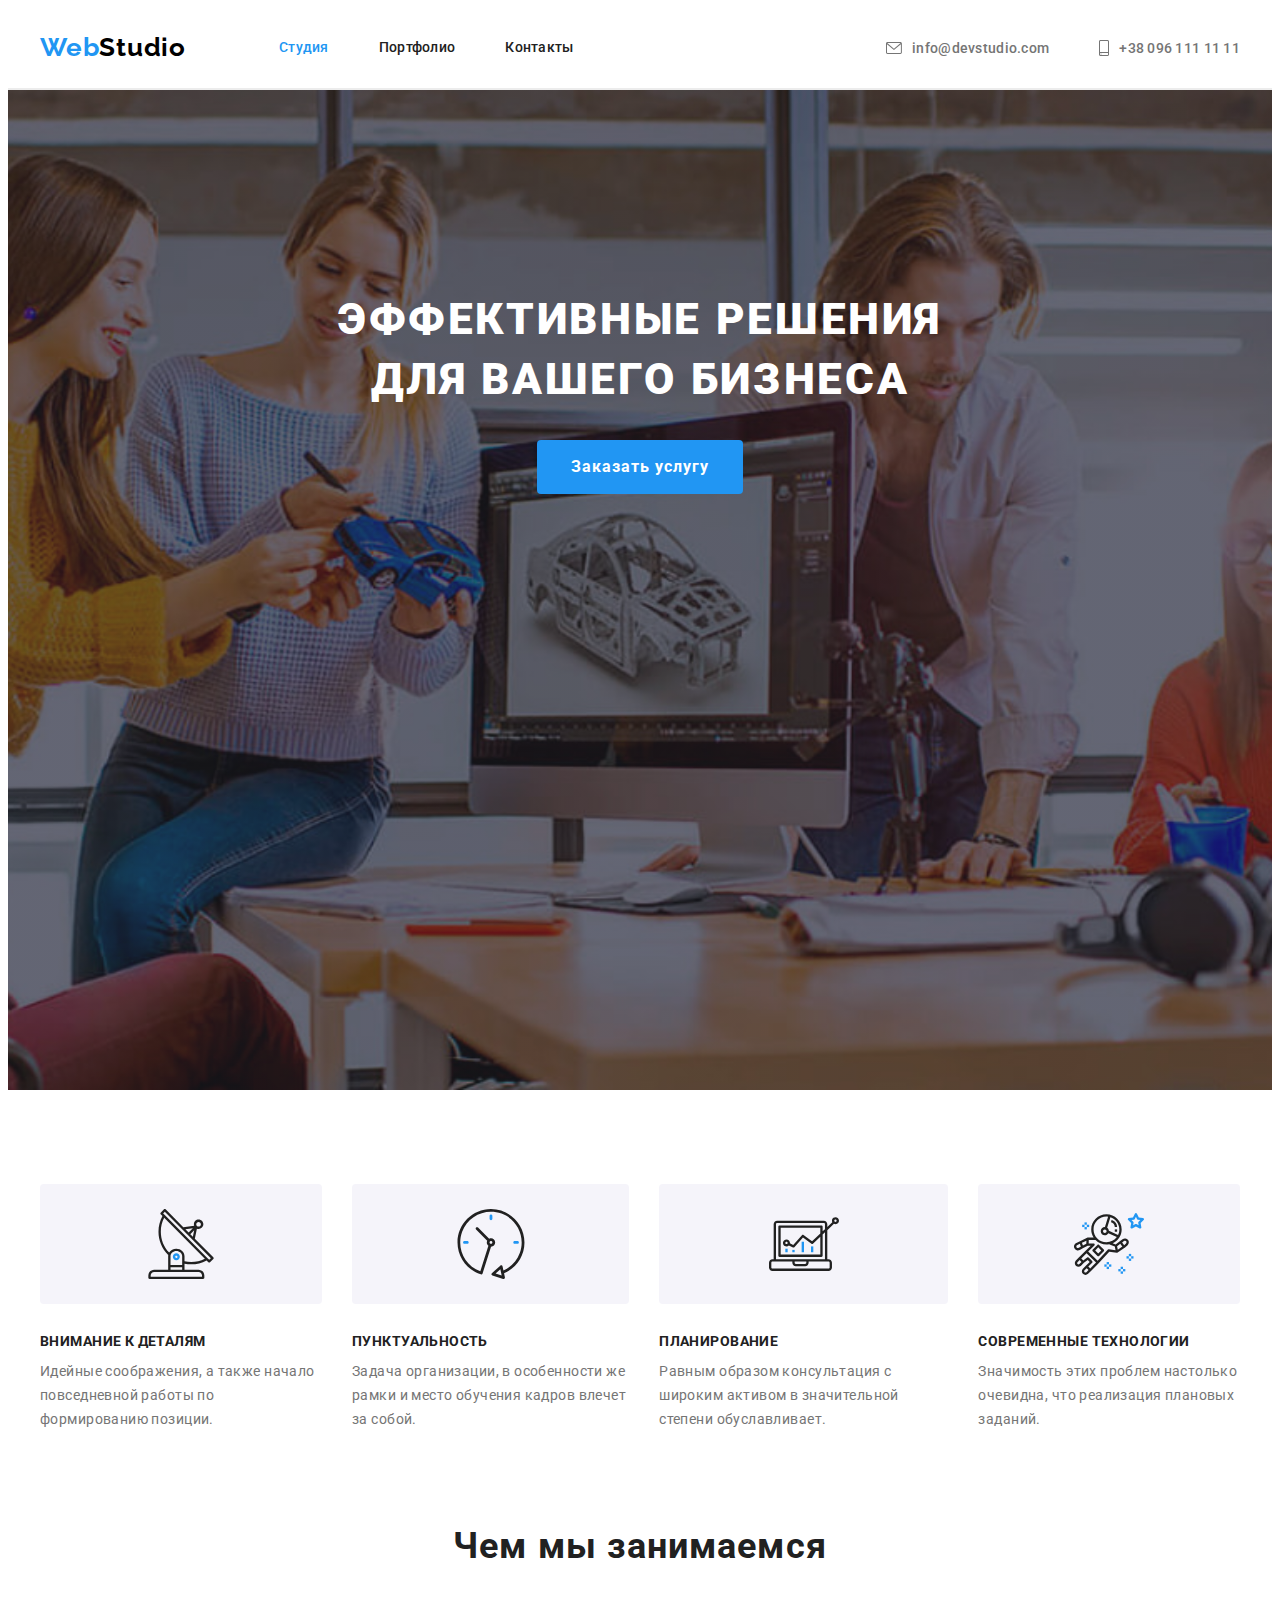
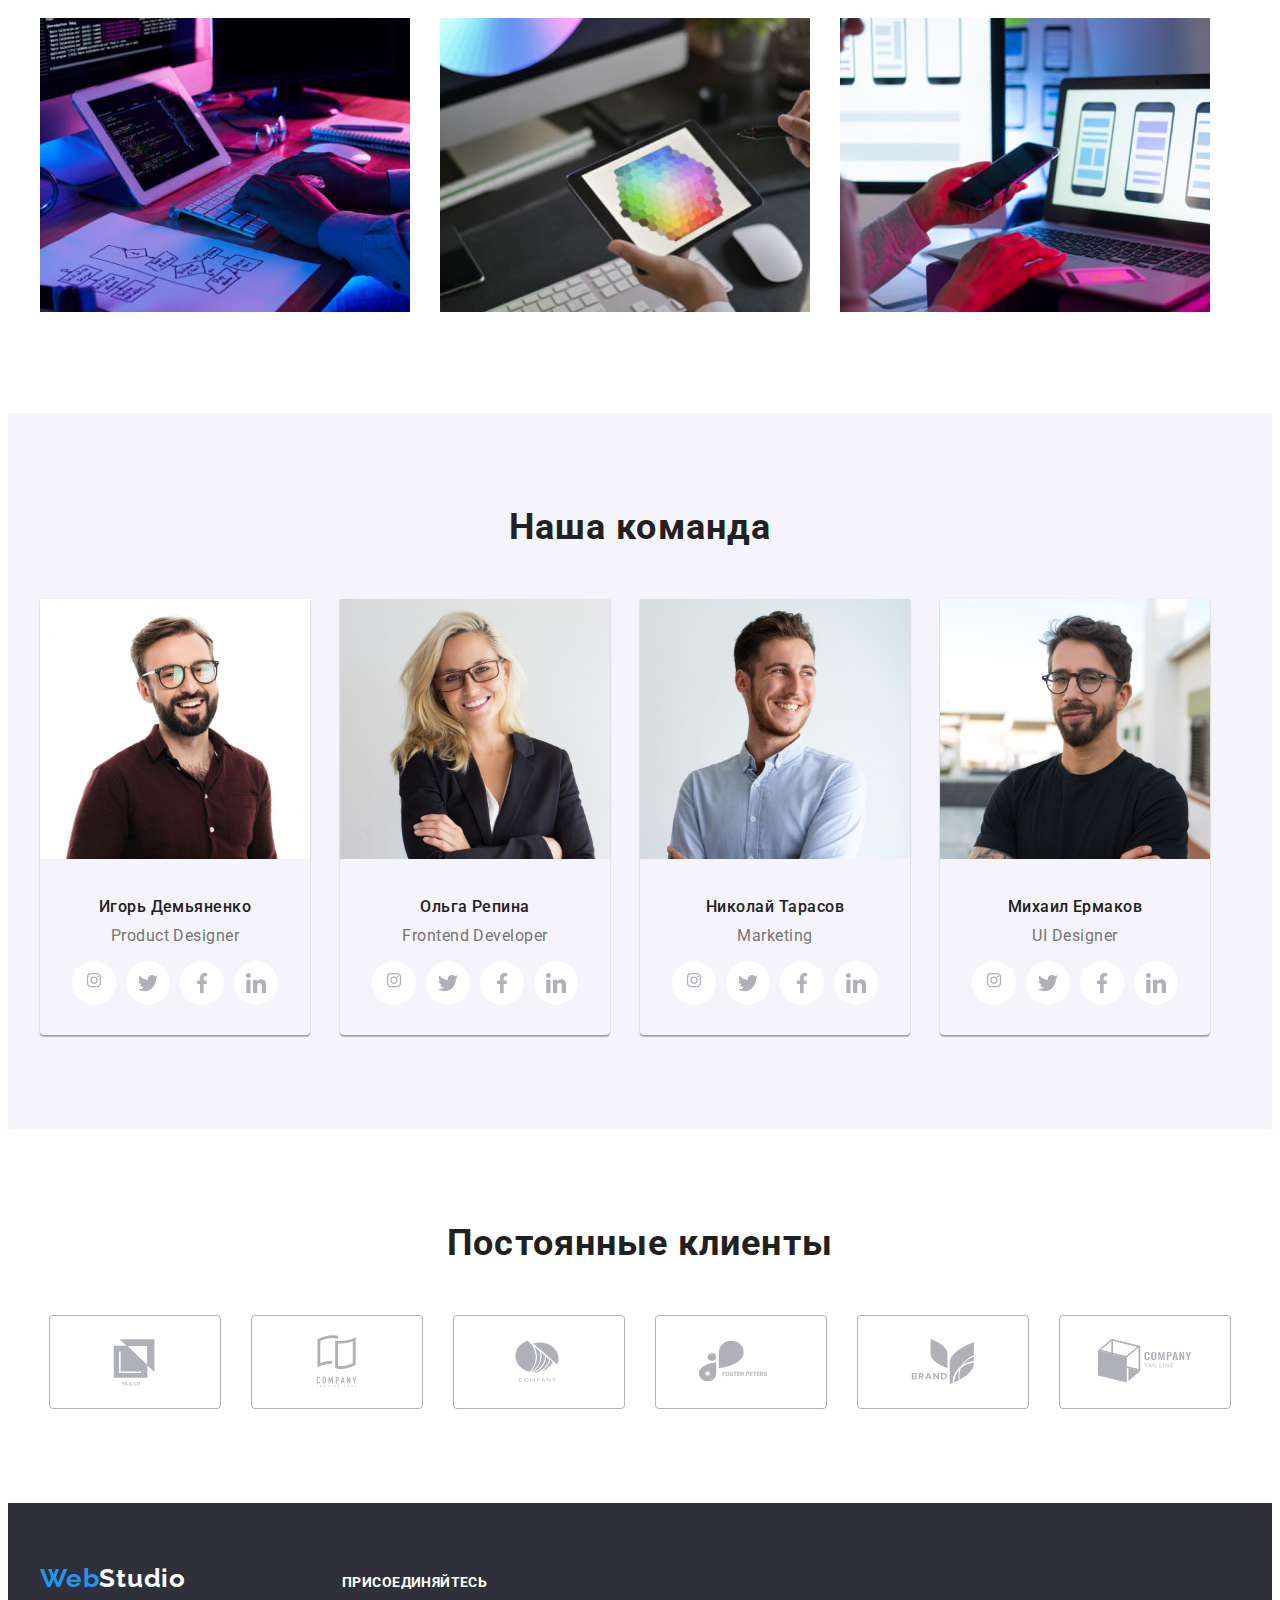
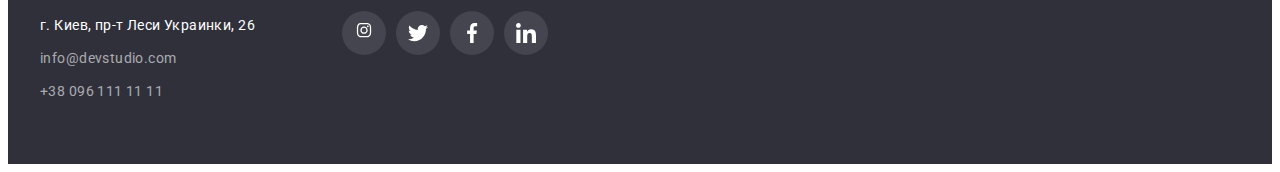
==== index.html @ b36486af "Initial commit" ====
<!DOCTYPE html>
<html lang="ru">

<head>
    <meta charset="UTF-8" />
    <meta http-equiv="X-UA-Compatible" content="IE=edge" />
    <meta name="viewport" content="width=device-width, initial-scale=1.0" />
    <title>goit-markup-hw-04</title>
    <link rel="preconnect" href="https://fonts.googleapis.com" />
    <link rel="preconnect" href="https://fonts.gstatic.com" crossorigin />
    <link
        href="https://fonts.googleapis.com/css2?family=Raleway:wght@700&family=Roboto:wght@400;500;700;900&display=swap"
        rel="stylesheet" />
    <link rel="stylesheet" href="https://cdnjs.cloudflare.com/ajax/libs/modern-normalize/1.1.0/modern-normalize.min.css"
        integrity="sha512-wpPYUAdjBVSE4KJnH1VR1HeZfpl1ub8YT/NKx4PuQ5NmX2tKuGu6U/JRp5y+Y8XG2tV+wKQpNHVUX03MfMFn9Q=="
        crossorigin="anonymous" referrerpolicy="no-referrer" />
    <link rel="stylesheet" href="./css/styles.css" />
</head>

<body>
    <!--шапка сайта-->
    <header class="header">

        <div class="container main-nav">

            <div class="nav">
                <nav class="navigation header-nav">
                    <a href="./index.html" class="header-logo" lang="en">
                        Web<span class="header-logo-part">Studio</span>
                    </a>

                    <ul class="site-nav list">
                        <li class="item"><a class="nav-link curent" href="./index.html">Студия</a></li>
                        <li class="item"><a class="nav-link" href="./portfolio.html">Портфолио</a></li>
                        <li class="item"><a class="nav-link" href="">Контакты</a></li>
                    </ul>
                </nav>
            </div>

            <div class="connect">
                <ul class="call list ">
                    <li class="call-item mail"><a class="call-link" href="mailto:info@devstudio.com">
                            <svg class="envelope" width="16" height="12">
                                <use href="./images/svg/sprite.svg#icon-envelope"></use>
                            </svg>info@devstudio.com
                        </a></li>
                    <li class="call-item phone"><a class="call-link" href="tel:+380961111111">
                            <svg class="smartphone" width="10" height="16">
                                <use href="./images/svg/sprite.svg#icon-smartphone"></use>
                            </svg>+38 096 111 11 11</a></li>
                </ul>
            </div>
        </div>

    </header>
    <main>
        <!--секция герой-->


        <section class="hero overlay">

            <div class="container">
                <h1 class="hero-title">Эффективные решения <br> для вашего бизнеса</h1>
                <button class="hero-button" type="button">Заказать услугу</button>
            </div>

        </section>


        <!--наши качества-->

        <section class="qualities">

            <div class="container">
                <h2 class="visually-hidden">Наши качества</h2>

                <ul class="skills list">
                    <li class="item icon-antenna">
                        <h3 class="skills-title">Внимание к деталям</h3>
                        <p class="skills-text">
                            Идейные соображения, а также начало повседневной работы по
                            формированию позиции.
                        </p>
                    </li>
                    <li class="item icon-clock">
                        <h3 class="skills-title">Пунктуальность</h3>
                        <p class="skills-text">
                            Задача организации, в особенности же рамки и место обучения кадров
                            влечет за собой.
                        </p>
                    </li>
                    <li class="item icon-diagram">
                        <h3 class="skills-title">Планирование</h3>
                        <p class="skills-text">
                            Равным образом консультация с широким активом в значительной
                            степени обуславливает.
                        </p>
                    </li>
                    <li class="item icon-astronaut">
                        <h3 class="skills-title">Современные технологии</h3>
                        <p class="skills-text">
                            Значимость этих проблем настолько очевидна, что реализация
                            плановых заданий.
                        </p>
                    </li>
                </ul>
            </div>

        </section>
        <!--чем мы занимаемся-->
        <section class="working">

            <div class="container">

                <h2 class="work-title">Чем мы занимаемся</h2>
                <ul class=" work list">
                    <li class="item">
                        <img src="./images/work/box1.jpg" alt="создаем сайты для ПК" width="370" height="294" />
                    </li>
                    <li class="item">
                        <img src="./images/work/box2.jpg" alt="создаем мобильные приложения" width="370" height="294" />
                    </li>
                    <li class="item">
                        <img src="./images/work/box3.jpg" alt="оптимизируем под планшет" width="370" height="294" />
                    </li>
                </ul>
            </div>
        </section>
        <!--наша команда-->
        <section class="group">

            <div class="container">

                <h2 class="team-title">Наша команда</h2>

                <ul class="team list">
                    <li class="item">
                        <img src="./images/team/card1.jpg" alt="Игорь Демьяненко" width="270" height="260" />

                        <div class="guys">
                            <h3 class="team-items">Игорь Демьяненко</h3>
                            <p class="team-text">Product Designer</p>


                            <ul class="social list">

                                <li class="social-item">
                                    <a class="social-link link" href="" target="_blank" rel="noopener noreferrer"
                                        aria-label="иконка Instagram">


                                        <svg class="social-icon" width="20px" height="20px">
                                            <use href="./images/svg/sprite.svg#icon-instagram"></use>
                                        </svg>
                                    </a>

                                </li>
                                <li class="social-item">
                                    <a class="social-link link" href="" target="_blank" rel="noopener noreferrer"
                                        aria-label="иконка Twitter">


                                        <svg class="social-icon" width="20px" height="20px">
                                            <use href="./images/svg/sprite.svg#icon-twitter"></use>
                                        </svg>
                                    </a>

                                </li>
                                <li class="social-item">
                                    <a class="social-link link" href="" target="_blank" rel="noopener noreferrer"
                                        aria-label="иконка Facebook">


                                        <svg class="social-icon" width="20px" height="20px">
                                            <use href="./images/svg/sprite.svg#icon-facebook"></use>
                                        </svg>
                                    </a>

                                </li>
                                <li class="social-item">
                                    <a class="social-link link" href="" target="_blank" rel="noopener noreferrer"
                                        aria-label="иконка Linkedin">


                                        <svg class="social-icon" width="20px" height="20px">
                                            <use href="./images/svg/sprite.svg#icon-linkedin"></use>
                                        </svg>
                                    </a>

                                </li>

                            </ul>
                        </div>

                    </li>

                    <li class="item">
                        <img src="./images/team/card2.jpg" alt="Ольга Репина" width="270" height="260" />
                        <div class="guys">
                            <h3 class="team-items">Ольга Репина</h3>
                            <p class="team-text">Frontend Developer</p>

                            <ul class="social list">

                                <li class="social-item">
                                    <a class="social-link link" href="" target="_blank" rel="noopener noreferrer"
                                        aria-label="иконка Instagram">


                                        <svg class="social-icon" width="20px" height="20px">
                                            <use href="./images/svg/sprite.svg#icon-instagram-2-1-1"></use>
                                        </svg>
                                    </a>

                                </li>
                                <li class="social-item">
                                    <a class="social-link link" href="" target="_blank" rel="noopener noreferrer"
                                        aria-label="иконка Twitter">


                                        <svg class="social-icon" width="20px" height="20px">
                                            <use href="./images/svg/sprite.svg#icon-twitter"></use>
                                        </svg>
                                    </a>

                                </li>
                                <li class="social-item">
                                    <a class="social-link link" href="" target="_blank" rel="noopener noreferrer"
                                        aria-label="иконка Facebook">


                                        <svg class="social-icon" width="20px" height="20px">
                                            <use href="./images/svg/sprite.svg#icon-facebook"></use>
                                        </svg>
                                    </a>

                                </li>
                                <li class="social-item">
                                    <a class="social-link link" href="" target="_blank" rel="noopener noreferrer"
                                        aria-label="иконка Linkedin">


                                        <svg class="social-icon" width="20px" height="20px">
                                            <use href="./images/svg/sprite.svg#icon-linkedin"></use>
                                        </svg>
                                    </a>

                                </li>

                            </ul>
                        </div>
                    </li>
                    <li class="item">
                        <img src="./images/team/card3.jpg" alt="Николай Тарасов" width="270" height="260" />
                        <div class="guys">
                            <h3 class="team-items">Николай Тарасов</h3>
                            <p class="team-text">Marketing</p>

                            <ul class="social list">

                                <li class="social-item">
                                    <a class="social-link link" href="" target="_blank" rel="noopener noreferrer"
                                        aria-label="иконка Instagram">

                                        <svg class="social-icon" width="20px" height="20px">
                                            <use href="./images/svg/sprite.svg#icon-instagram"></use>
                                        </svg>
                                    </a>

                                </li>
                                <li class="social-item">
                                    <a class="social-link link" href="" target="_blank" rel="noopener noreferrer"
                                        aria-label="иконка Twitter">


                                        <svg class="social-icon" width="20px" height="20px">
                                            <use href="./images/svg/sprite.svg#icon-twitter"></use>
                                        </svg>
                                    </a>

                                </li>
                                <li class="social-item">
                                    <a class="social-link link" href="" target="_blank" rel="noopener noreferrer"
                                        aria-label="иконка Facebook">


                                        <svg class="social-icon" width="20px" height="20px">
                                            <use href="./images/svg/sprite.svg#icon-facebook"></use>
                                        </svg>
                                    </a>

                                </li>
                                <li class="social-item">
                                    <a class="social-link link" href="" target="_blank" rel="noopener noreferrer"
                                        aria-label="иконка Linkedin">


                                        <svg class="social-icon" width="20px" height="20px">
                                            <use href="./images/svg/sprite.svg#icon-linkedin"></use>
                                        </svg>
                                    </a>

                                </li>

                            </ul>
                        </div>
                    </li>
                    <li class="item">
                        <img src="./images/team/card4.jpg" alt="Михаил Ермаков" width="270" height="260" />
                        <div class="guys">
                            <h3 class="team-items">Михаил Ермаков</h3>
                            <p class="team-text">UI Designer</p>

                            <ul class="social list">

                                <li class="social-item">
                                    <a class="social-link link" href="" target="_blank" rel="noopener noreferrer"
                                        aria-label="иконка Instagram">


                                        <svg class="social-icon" width="20px" height="20px">
                                            <use href="./images/svg/sprite.svg#icon-instagram"></use>
                                        </svg>
                                    </a>

                                </li>
                                <li class="social-item">
                                    <a class="social-link link" href="" target="_blank" rel="noopener noreferrer"
                                        aria-label="иконка Twitter">


                                        <svg class="social-icon" width="20px" height="20px">
                                            <use href="./images/svg/sprite.svg#icon-twitter"></use>
                                        </svg>
                                    </a>

                                </li>
                                <li class="social-item">
                                    <a class="social-link link" href="" target="_blank" rel="noopener noreferrer"
                                        aria-label="иконка Facebook">


                                        <svg class="social-icon" width="20px" height="20px">
                                            <use href="./images/svg/sprite.svg#icon-facebook"></use>
                                        </svg>
                                    </a>

                                </li>
                                <li class="social-item">
                                    <a class="social-link link" href="" target="_blank" rel="noopener noreferrer"
                                        aria-label="иконка Linkedin">


                                        <svg class="social-icon" width="20px" height="20px">
                                            <use href="./images/svg/sprite.svg#icon-linkedin"></use>
                                        </svg>
                                    </a>

                                </li>

                            </ul>
                        </div>
                    </li>
                </ul>
        </section>
        </div>

        <!-- наши клиенты -->
        <section class="regular-clients">

            <div class="container">

                <div class="clients">

                    <h2 class="clients-title">Постоянные клиенты</h2>
                    <ul class="clients-list list">
                        <li class="clients-item">
                            <a class="clients-link" href="">
                                <svg class="clients-icon" width="106" height="60">
                                    <use href="./images/svg/sprite.svg#icon-Logo-1"></use>
                                </svg>
                            </a>
                        </li>

                        <li class="clients-item">
                            <a class="clients-link" href="">
                                <svg class="clients-icon" width="106" height="60">
                                    <use href="./images/svg/sprite.svg#icon-Logo-2"></use>
                                </svg>
                            </a>
                        </li>
                        <li class="clients-item">
                            <a class="clients-link" href="">
                                <svg class="clients-icon" width="106" height="60">
                                    <use href="./images/svg/sprite.svg#icon-Logo-3"></use>
                                </svg>
                            </a>
                        </li>
                        <li class="clients-item">
                            <a class="clients-link" href="">
                                <svg class="clients-icon" width="106" height="60">
                                    <use href="./images/svg/sprite.svg#icon-Logo-4"></use>
                                </svg>
                            </a>
                        </li>
                        <li class="clients-item">
                            <a class="clients-link" href="">
                                <svg class="clients-icon" width="106" height="60">
                                    <use href="./images/svg/sprite.svg#icon-Logo-5"></use>
                                </svg>
                            </a>
                        </li>
                        <li class="clients-item">
                            <a class="clients-link" href="">
                                <svg class="clients-icon" width="106" height="60">
                                    <use href="./images/svg/sprite.svg#icon-Logo-6"></use>
                                </svg>
                            </a>
                        </li>

                    </ul>


                </div>
            </div>

        </section>


    </main>
    <!--подвал-->
    <footer class="footer">
        <div class="container">

            <div class="bottom">
                <div class="box">

                    <a href="./index.html" class="footer-logo" lang="en">
                        Web<span class="footer-logo-part">Studio</span></a>

                    <address class="adds">
                        <p class="place">г. Киев, пр-т Леси Украинки, 26</p>
                        <br />
                        <a class="footer-link" href="mailto:info@devstudio.com">info@devstudio.com</a><br />
                        <a class="footer-link tel" href="tel:+380961111111">+38 096 111 11 11</a>
                    </address>
                </div>


                <div class="join">
                    <h3 class="join-title">присоединяйтесь</h3>

                    <ul class="join-list list">
                        <li class="join-item">
                            <a class="join-link link" href="" target="_blank" rel="noopener noreferrer"
                                aria-label="иконка Instagram">
                                <svg class="join-icon" width="20" height="20">
                                    <use href="./images/svg/sprite.svg#icon-instagram"></use>
                                </svg>
                            </a>
                        </li>
                        <li class="join-item">
                            <a class="join-link link" href="" target="_blank" rel="noopener noreferrer"
                                aria-label="иконка Twitter">
                                <svg class="join-icon" width="20" height="20">
                                    <use href="./images/svg/sprite.svg#icon-twitter"></use>
                                </svg>
                            </a>
                        </li>
                        <li class="join-item">
                            <a class="join-link link" href="" target="_blank" rel="noopener noreferrer"
                                aria-label="иконка Facebook">
                                <svg class="join-icon" width="20" height="20">
                                    <use href="./images/svg/sprite.svg#icon-facebook"></use>
                                </svg>
                            </a>
                        </li>
                        <li class="join-item">
                            <a class="join-link link" href="" target="_blank" rel="noopener noreferrer"
                                aria-label="иконка Linkedin">
                                <svg class="join-icon" width="20" height="20">
                                    <use href="./images/svg/sprite.svg#icon-linkedin"></use>
                                </svg>
                            </a>
                        </li>

                    </ul>

                </div>
            </div>
        </div>
    </footer>
</body>

</html>
---- css/styles.css ----
/* первичный цвет текста  #757575*/
/* вторичный цвет текста #212121 */
/* цвета лого #000000; FFFFFF; #2196F3 */
/* цвет акцента #2196F3 */
/* белый #FFFFFF */
/* цвет фона #E5E5E5 */

:root {
  /* text-color */
  --title-color: #212121;
  --text-color: #757575;
  --accent-color: #2196f3;

  /* fonts  */
  --main-font: Roboto, sans-serif;
  --secondary-font: Raleway, sans-serif;
}
/* body */

body {
  background-color: #ffffff;
  color: var(--text-color);
  font-family: var(--main-font);
  font-size: 14px;
  line-height: 1.71;
  letter-spacing: 0.03em;
}

.container {
  width: 1200px;
  margin-left: auto;
  margin-right: auto;
  margin-top: 0;
  margin-bottom: 0;
  padding-right: 15px;
  padding-left: 15px;

  /* outline: 1px solid red; */
}

.list {
  list-style: none;
  margin-top: 0;
  margin-bottom: 0;
  padding: 0;
}

.link {
  display: block;
  text-decoration: none;
}
.ul {
  margin: 0;
  padding: 0;
}

.img {
  display: block;
  max-width: 100%;
  height: auto;
  margin: 0;
  padding: 0;
}

/* header */

.header {
  border-bottom: 2px solid #ececec;
}

/* logo */

.header-logo {
  display: flex;

  color: var(--accent-color);
  font-family: var(--secondary-font);
  font-weight: 700;
  font-size: 26px;
  line-height: 1.2;
  letter-spacing: 0.03em;
  text-decoration: none;
}

.header-logo-part {
  color: #000000;
}

/* main-nav */

.main-nav {
  display: flex;
  align-items: center;
  justify-content: space-between;
}

/* header-nav */

.header-nav {
  display: flex;
  align-items: center;
}

/* navigation */

.navigation {
  margin-top: 0;
  margin-bottom: 0;
}

.nav {
  display: flex;
}

.site-nav {
  display: flex;
  margin-left: 93px;
}

.site-nav .item:not(:last-child) {
  margin-right: 50px;
}
.nav-link {
  display: block;
  padding-top: 32px;
  padding-bottom: 32px;

  color: var(--title-color);
  font-weight: 500;
  font-size: 14px;
  line-height: 1.14;
  letter-spacing: 0.02em;
  text-decoration: none;
}

.nav-link:hover,
.nav-link:focus {
  color: var(--accent-color);
}

.nav-link.curent {
  color: var(--accent-color);
}

/* connect */
.connect {
  display: flex;
}

/* call */
.call {
  display: flex;
  justify-content: end;
}

.call .call-item + .call-item {
  margin-left: 50px;
}

.call-link {
  display: flex;
  padding-top: 32px;
  padding-bottom: 32px;
  color: var(--text-color);
  font-weight: 500;
  font-size: 14px;
  line-height: 16px;
  letter-spacing: 0.02em;
  text-decoration: none;

  align-items: center;
}

.call-link:hover,
.call-link:focus {
  color: var(--accent-color);
}

.envelope {
  fill: currentColor;
  margin-right: 10px;
}

.smartphone {
  fill: currentColor;
  margin-right: 10px;
}

/* team */

.team {
  display: flex;
}

.group {
  padding-top: 94px;
  padding-bottom: 94px;
  background-color: #f5f4fa;
}
.guys {
  padding-top: 30px;
  padding-bottom: 30px;
}

.team-title {
  color: var(--title-color);

  font-weight: 700;
  font-size: 36px;
  line-height: 1.16;
  text-align: center;
  letter-spacing: 0.03em;

  margin-top: 0;
  margin-bottom: 50px;
}

.team .item {
  box-shadow: 0px 1px 3px rgba(0, 0, 0, 0.12), 0px 1px 1px rgba(0, 0, 0, 0.14),
    0px 2px 1px rgba(0, 0, 0, 0.2);
  border-radius: 0px 0px 4px 4px;
}

.team .item:not(:last-child) {
  margin-right: 30px;
}

.team-items {
  color: var(--title-color);

  font-weight: 500;
  font-size: 16px;
  line-height: 1.19;
  text-align: center;
  letter-spacing: 0.03em;

  margin-top: 0;
  margin-bottom: 10px;
}

.team-text {
  color: var(--text-color);

  font-weight: 400;
  font-size: 16px;
  line-height: 1.19;
  text-align: center;
  letter-spacing: 0.03em;

  margin-top: 0;
  margin-bottom: 16px;
}

/* hero */

.hero {
  margin-top: 0;
  margin-bottom: 0;
  padding-top: 200px;
  padding-bottom: 200px;

  background-color: #2f303a;
}

.hero-title {
  color: #ffffff;

  margin-top: 0;
  margin-bottom: 30px;

  font-weight: 900;
  font-size: 44px;
  line-height: 1.36;
  text-align: center;
  letter-spacing: 0.06em;
  text-transform: uppercase;
}

.hero-button {
  color: #ffffff;
  background-color: var(--accent-color);

  font-family: "Roboto";
  font-style: normal;
  font-weight: 700;
  font-size: 16px;
  line-height: 1.88;
  display: flex;
  align-items: center;
  text-align: center;
  letter-spacing: 0.06em;
  cursor: pointer;
  margin-top: 0;
  margin-bottom: 0;
  margin-left: auto;
  margin-right: auto;

  border-radius: 4px;
  border-color: transparent;
  padding: 10px 32px;
  min-width: 200px;
}

.overlay {
  max-width: 1600px;
  height: 600px;
  margin-left: auto;
  margin-right: auto;

  background-color: #c4c4c4;
  background-image: linear-gradient(
      to right,
      rgba(47, 48, 58, 0.4),
      rgba(47, 48, 58, 0.4)
    ),
    url(../images/hero/Img-hero.jpg);
  background-repeat: no-repeat;
  background-size: cover;
  background-position: center;
}

/* footer */

.footer {
  margin-top: 0;
  margin-bottom: 0;
  padding-top: 60px;
  padding-bottom: 60px;

  background: #2f303a;
}

.footer-logo {
  display: inline-block;
  color: var(--accent-color);

  font-family: var(--secondary-font);
  font-weight: 700;
  font-size: 26px;
  line-height: 1.2;
  letter-spacing: 0.03em;
  text-decoration: none;
  margin-top: 0;
  margin-bottom: 20px;
  margin-right: 156px;
}

.footer-logo-part {
  color: #ffffff;
}

.footer-link {
  display: inline-block;
  margin-top: 0;
  margin-bottom: 9px;
  color: rgba(255, 255, 255, 0.6);
  text-decoration: none;
}
.footer-link:hover,
.footer-link:focus {
  color: var(--accent-color);
}

/* qualities */

.qualities {
  margin-top: 0;
  margin-bottom: 0;
  padding-top: 94px;
  padding-bottom: 94px;
}

/* skills */

.skills {
  display: flex;
}

.skills .item {
  width: calc((100% -90px) / 4);
  margin-right: 30px;
}

.skills .item:last-child {
  margin-right: 0;
}

.skills .item::before {
  display: block;
  content: " ";
  height: 120px;

  background-color: #f5f4fa;
  background-repeat: no-repeat;
  background-position: center;

  border-radius: 4px;
}

.icon-antenna::before {
  background-image: url(../images/svg/antenna.svg);
}
.icon-clock::before {
  background-image: url(../images/svg/clock.svg);
}
.icon-diagram::before {
  background-image: url(../images/svg/diagram.svg);
}
.icon-astronaut::before {
  background-image: url(../images/svg/astronaut.svg);
}

.skills-title {
  margin-top: 30px;
  margin-bottom: 10px;
  color: var(--title-color);

  font-weight: 700;
  font-size: 14px;
  line-height: 1.14;
  letter-spacing: 0.03em;
  text-transform: uppercase;
}

.skills-text {
  margin-top: 0;
  margin-bottom: 0;

  color: var(--text-color);

  font-size: 14px;
  line-height: 1.71;
  letter-spacing: 0.03em;
}

/* button */

.button {
  padding-top: 94px;
  padding-bottom: 94px;
}
.btn {
  display: flex;
  justify-content: center;
  margin-bottom: 50px;
}

.btn-item {
  color: var(--title-color);
  background: #f5f4fa;

  font-family: "Roboto";
  font-style: normal;
  font-weight: 500;
  font-size: 16px;
  line-height: 1.62;
  text-align: center;
  letter-spacing: 0.03em;
  cursor: pointer;

  border-radius: 4px;
  border-color: transparent;
  padding: 6px 22px;
}

.btn-item:hover,
.btn-item:focus {
  color: #ffffff;
  background-color: var(--accent-color);

  box-shadow: 0px 3px 1px rgba(0, 0, 0, 0.1), 0px 1px 2px rgba(0, 0, 0, 0.08),
    0px 2px 2px rgba(0, 0, 0, 0.12);
  border-radius: 4px;
}

/* portfolio */

/* exemples */

.examples {
  display: flex;
  flex-wrap: wrap;
}

.examples .item {
  width: 370px;
  margin-right: 30px;
  margin-bottom: 30px;
}

.examples .item:nth-child(3n) {
  margin-right: 0;
}

.examples .item:nth-last-child(-n + 3) {
  margin-bottom: 0;
}

.examples-title {
  color: var(--title-color);
  font-weight: 700;
  font-size: 18px;
  line-height: 2;
  letter-spacing: 0.06em;

  margin-top: 0;
  margin-bottom: 4px;
}

.examples-text {
  color: var(--text-color);

  font-size: 16px;
  line-height: 1.88;
  letter-spacing: 0.03em;

  margin-top: 0;
  margin-bottom: 0;
}

.examples .link:hover,
.examples .link:focus {
  box-shadow: 0px 1px 1px rgba(0, 0, 0, 0.12), 0px 4px 4px rgba(0, 0, 0, 0.06),
    1px 4px 6px rgba(0, 0, 0, 0.16);
}

/* projects */

.projects {
  padding: 20px 24px;

  border-left: 1px solid #eeeeee;
  border-right: 1px solid #eeeeee;
  border-bottom: 1px solid #eeeeee;
}

/* work */

.working {
  margin-top: 0;
  margin-bottom: 0;
  padding-bottom: 94px;
}

.work {
  display: flex;
}

.work .item:not(:last-child) {
  margin-right: 30px;
}

.work-title {
  margin-top: 0;
  margin-bottom: 50px;

  color: var(--title-color);

  font-weight: 700;
  font-size: 36px;
  line-height: 1.16;
  text-align: center;
  letter-spacing: 0.03em;
}

/* address */

.place {
  display: inline-block;
  margin-top: 0;
  margin-bottom: 9px;
  color: #ffffff;
}

.adds {
  margin: 0;
  padding: 0;
  font-style: inherit;
}
.tel {
  margin-top: 0;
  margin-bottom: 0;
}

.visually-hidden {
  position: absolute;
  white-space: nowrap;
  width: 1px;
  height: 1px;
  overflow: hidden;
  border: 0;
  padding: 0;
  clip: rect(0 0 0 0);
  clip-path: inset(50%);
  margin: -1px;
}

.join {
  justify-content: center;
}

.join-title {
  font-family: var(--main-font);
  font-weight: 700;
  font-size: 14px;
  line-height: 1.14;
  letter-spacing: 0.03em;
  text-transform: uppercase;
  margin-top: 0;
  margin-bottom: 20px;

  color: #ffffff;
}

.join-item:not(:last-child) {
  margin-right: 10px;
}

.join-list {
  display: flex;
  justify-content: center;
  align-items: center;
}

.join-link {
  display: flex;
  justify-content: center;
  align-items: center;
  width: 44px;
  height: 44px;
  background-color: rgba(255, 255, 255, 0.1);
  border-radius: 50%;
}
.join-link:hover,
.join-link:focus {
  background-color: var(--accent-color);
}

.join-icon {
  fill: #ffffff;
}

.bottom {
  display: flex;
  align-items: baseline;
}

.social {
  display: flex;
  justify-content: center;
  align-items: center;
}
.social-item:not(:last-child) {
  margin-right: 10px;
}

.social-link {
  display: flex;
  justify-content: center;
  align-items: center;
  width: 44px;
  height: 44px;
  background-color: #ffffff;
  border-radius: 50%;
}
.social-link:hover,
.social-link:focus {
  background-color: var(--accent-color);
}
.social-icon {
  fill: #afb1b8;
}
.social-link:hover .social-icon,
.social-link:focus .social-icon {
  fill: #ffffff;
}

/* clients */

.regular-clients {
  padding-top: 94px;
  padding-bottom: 94px;
}

.clients-icon {
  fill: #afb1b8;
}

.clients-title {
  font-family: var(--title-color);

  font-weight: 700;
  font-size: 36px;
  line-height: 1.16;
  text-align: center;
  letter-spacing: 0.03em;
  margin-top: 0;
  margin-bottom: 50px;

  color: #212121;
}

.clients-list {
  display: flex;
  justify-content: center;
  align-items: center;
}

.clients-item:not(:last-child) {
  margin-right: 30px;
}

.clients-link {
  display: flex;
  justify-content: center;
  align-items: center;

  width: 170px;
  height: 92px;

  margin-top: 0;
  margin-bottom: 0;

  border: 1px solid #afb1b8;
  border-radius: 4px;
}

.clients-link:hover,
.clients-link:focus {
  border-color: var(--accent-color);
}

.clients-link:hover .clients-icon,
.clients-link:focus .clients-icon {
  fill: var(--accent-color);
}
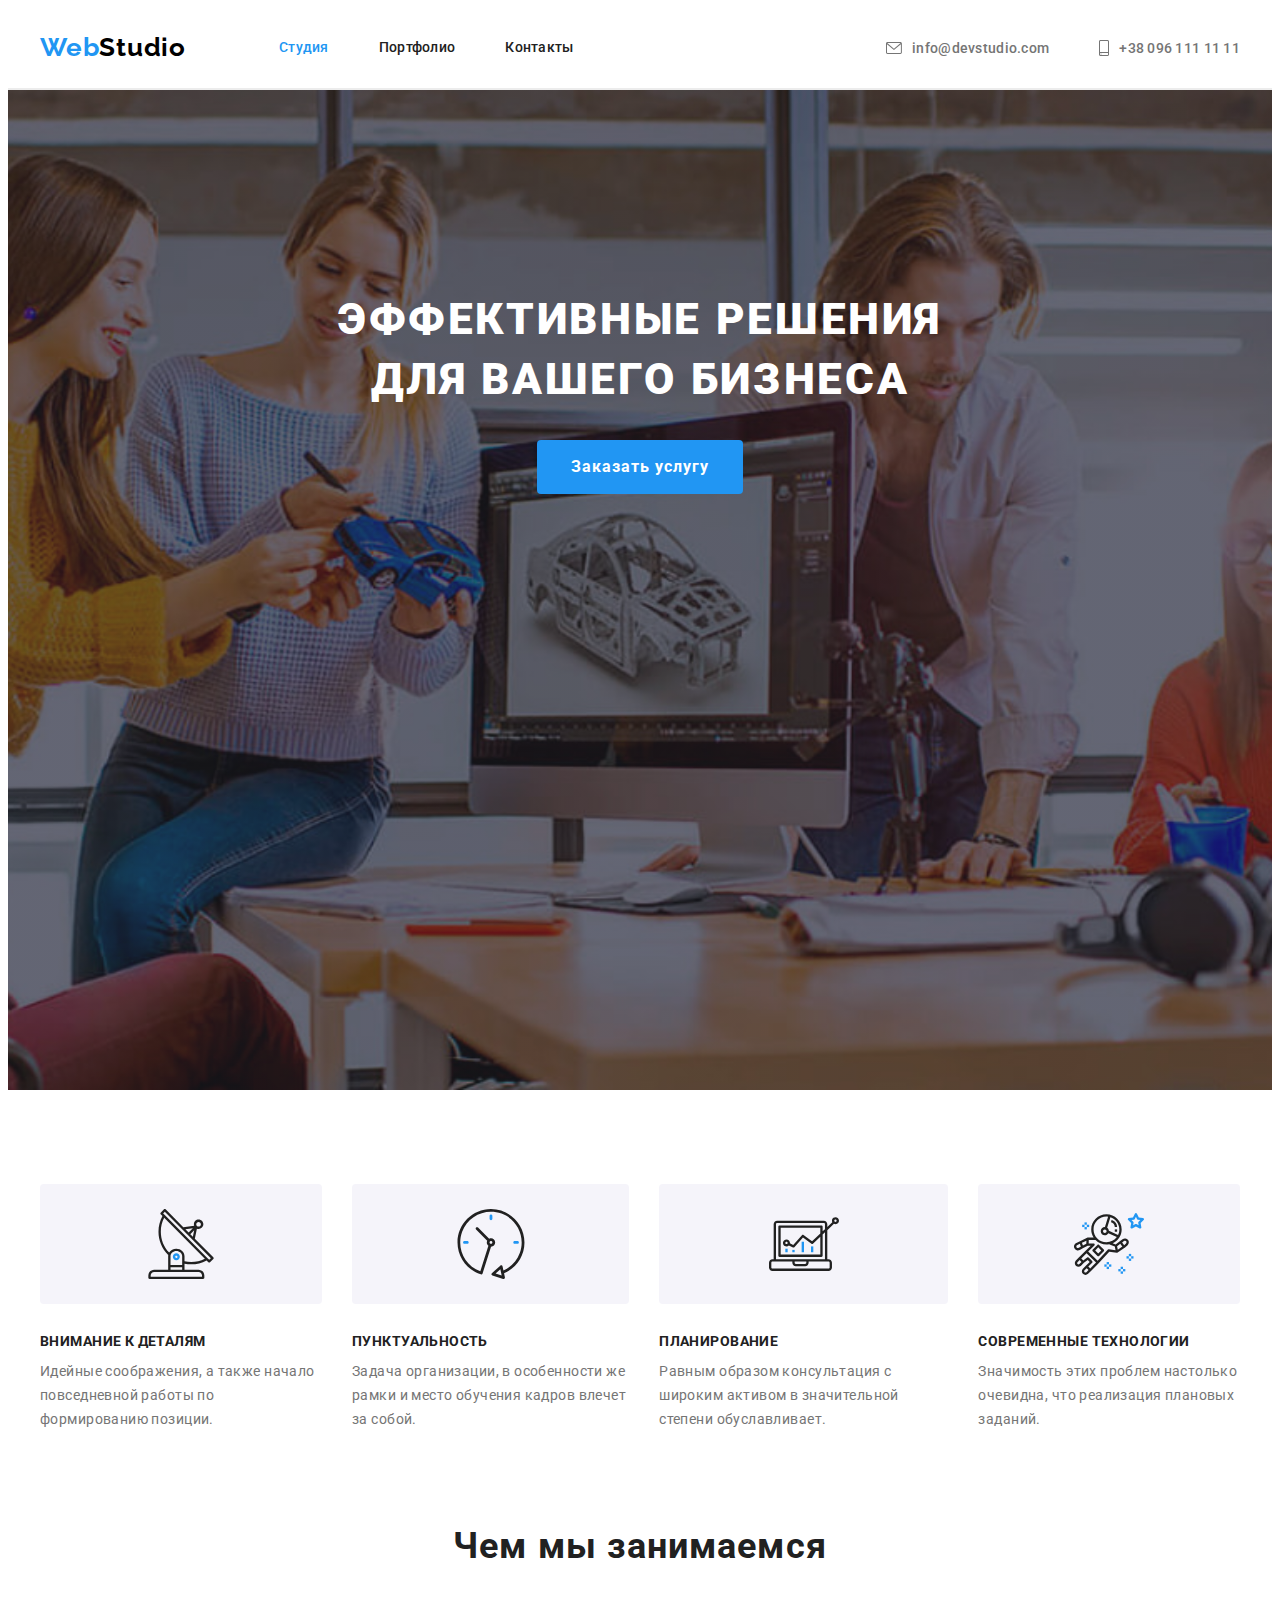
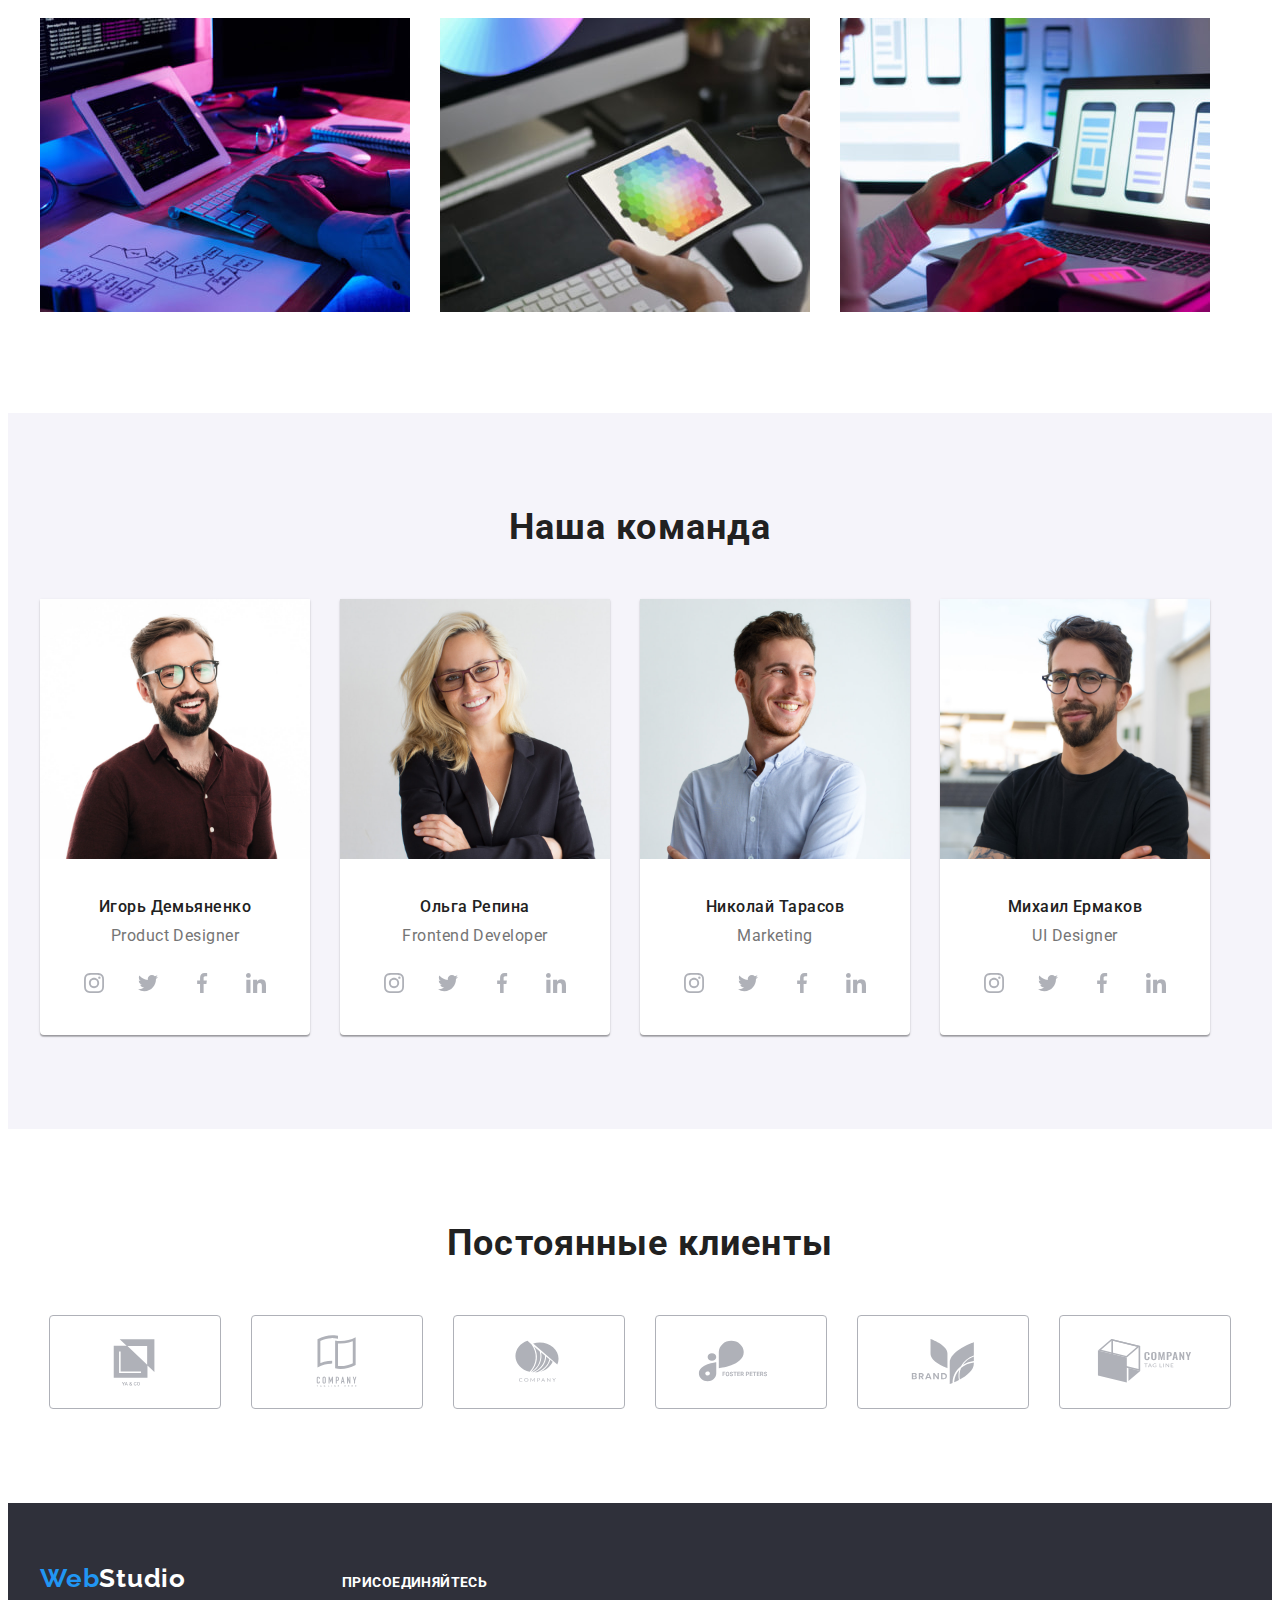
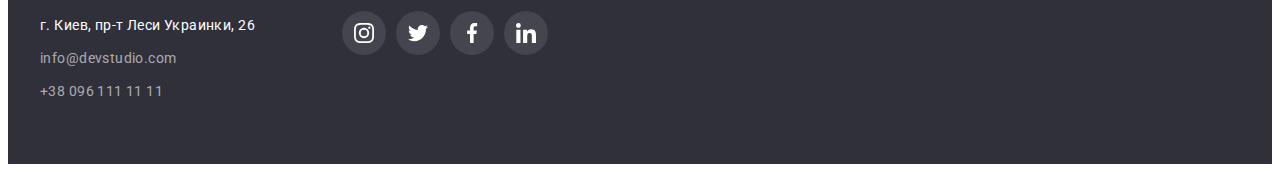
==== commit 4da8bfb2: "again" ====
--- a/index.html
+++ b/index.html
@@ -150,7 +150,7 @@
 
 
                                         <svg class="social-icon" width="20px" height="20px">
-                                            <use href="./images/svg/sprite.svg#icon-instagram"></use>
+                                            <use href="./images/svg/sprite.svg#icon-instagram-2-2"></use>
                                         </svg>
                                     </a>
 
@@ -208,7 +208,7 @@
 
 
                                         <svg class="social-icon" width="20px" height="20px">
-                                            <use href="./images/svg/sprite.svg#icon-instagram-2-1-1"></use>
+                                            <use href="./images/svg/sprite.svg#icon-instagram-2-2"></use>
                                         </svg>
                                     </a>
 
@@ -263,7 +263,7 @@
                                         aria-label="иконка Instagram">
 
                                         <svg class="social-icon" width="20px" height="20px">
-                                            <use href="./images/svg/sprite.svg#icon-instagram"></use>
+                                            <use href="./images/svg/sprite.svg#icon-instagram-2-2"></use>
                                         </svg>
                                     </a>
 
@@ -319,7 +319,7 @@
 
 
                                         <svg class="social-icon" width="20px" height="20px">
-                                            <use href="./images/svg/sprite.svg#icon-instagram"></use>
+                                            <use href="./images/svg/sprite.svg#icon-instagram-2-2"></use>
                                         </svg>
                                     </a>
 
@@ -362,8 +362,9 @@
                         </div>
                     </li>
                 </ul>
+            </div>
         </section>
-        </div>
+
 
         <!-- наши клиенты -->
         <section class="regular-clients">
@@ -455,7 +456,7 @@
                             <a class="join-link link" href="" target="_blank" rel="noopener noreferrer"
                                 aria-label="иконка Instagram">
                                 <svg class="join-icon" width="20" height="20">
-                                    <use href="./images/svg/sprite.svg#icon-instagram"></use>
+                                    <use href="./images/svg/sprite.svg#icon-instagram-2-2"></use>
                                 </svg>
                             </a>
                         </li>
--- a/css/styles.css
+++ b/css/styles.css
@@ -219,6 +219,7 @@
   box-shadow: 0px 1px 3px rgba(0, 0, 0, 0.12), 0px 1px 1px rgba(0, 0, 0, 0.14),
     0px 2px 1px rgba(0, 0, 0, 0.2);
   border-radius: 0px 0px 4px 4px;
+  background-color: #ffffff;
 }
 
 .team .item:not(:last-child) {
@@ -439,10 +440,14 @@
   padding-top: 94px;
   padding-bottom: 94px;
 }
-.btn {
+.btn-list {
   display: flex;
   justify-content: center;
   margin-bottom: 50px;
+}
+
+.btn:not(:last-child) {
+  margin-right: 8px;
 }
 
 .btn-item {
@@ -450,7 +455,6 @@
   background: #f5f4fa;
 
   font-family: "Roboto";
-  font-style: normal;
   font-weight: 500;
   font-size: 16px;
   line-height: 1.62;
@@ -461,7 +465,13 @@
   border-radius: 4px;
   border-color: transparent;
   padding: 6px 22px;
-}
+
+  /* margin-right: 20px; */
+}
+
+/* .btn-item:not(:last-child) {
+  margin-right: 8px;
+} */
 
 .btn-item:hover,
 .btn-item:focus {
@@ -654,12 +664,17 @@
   margin-right: 10px;
 }
 
-.social-link {
-  display: flex;
-  justify-content: center;
-  align-items: center;
+.social-item {
   width: 44px;
   height: 44px;
+}
+
+.social-link {
+  display: flex;
+  justify-content: center;
+  align-items: center;
+  width: 100%;
+  height: 100%;
   background-color: #ffffff;
   border-radius: 50%;
 }
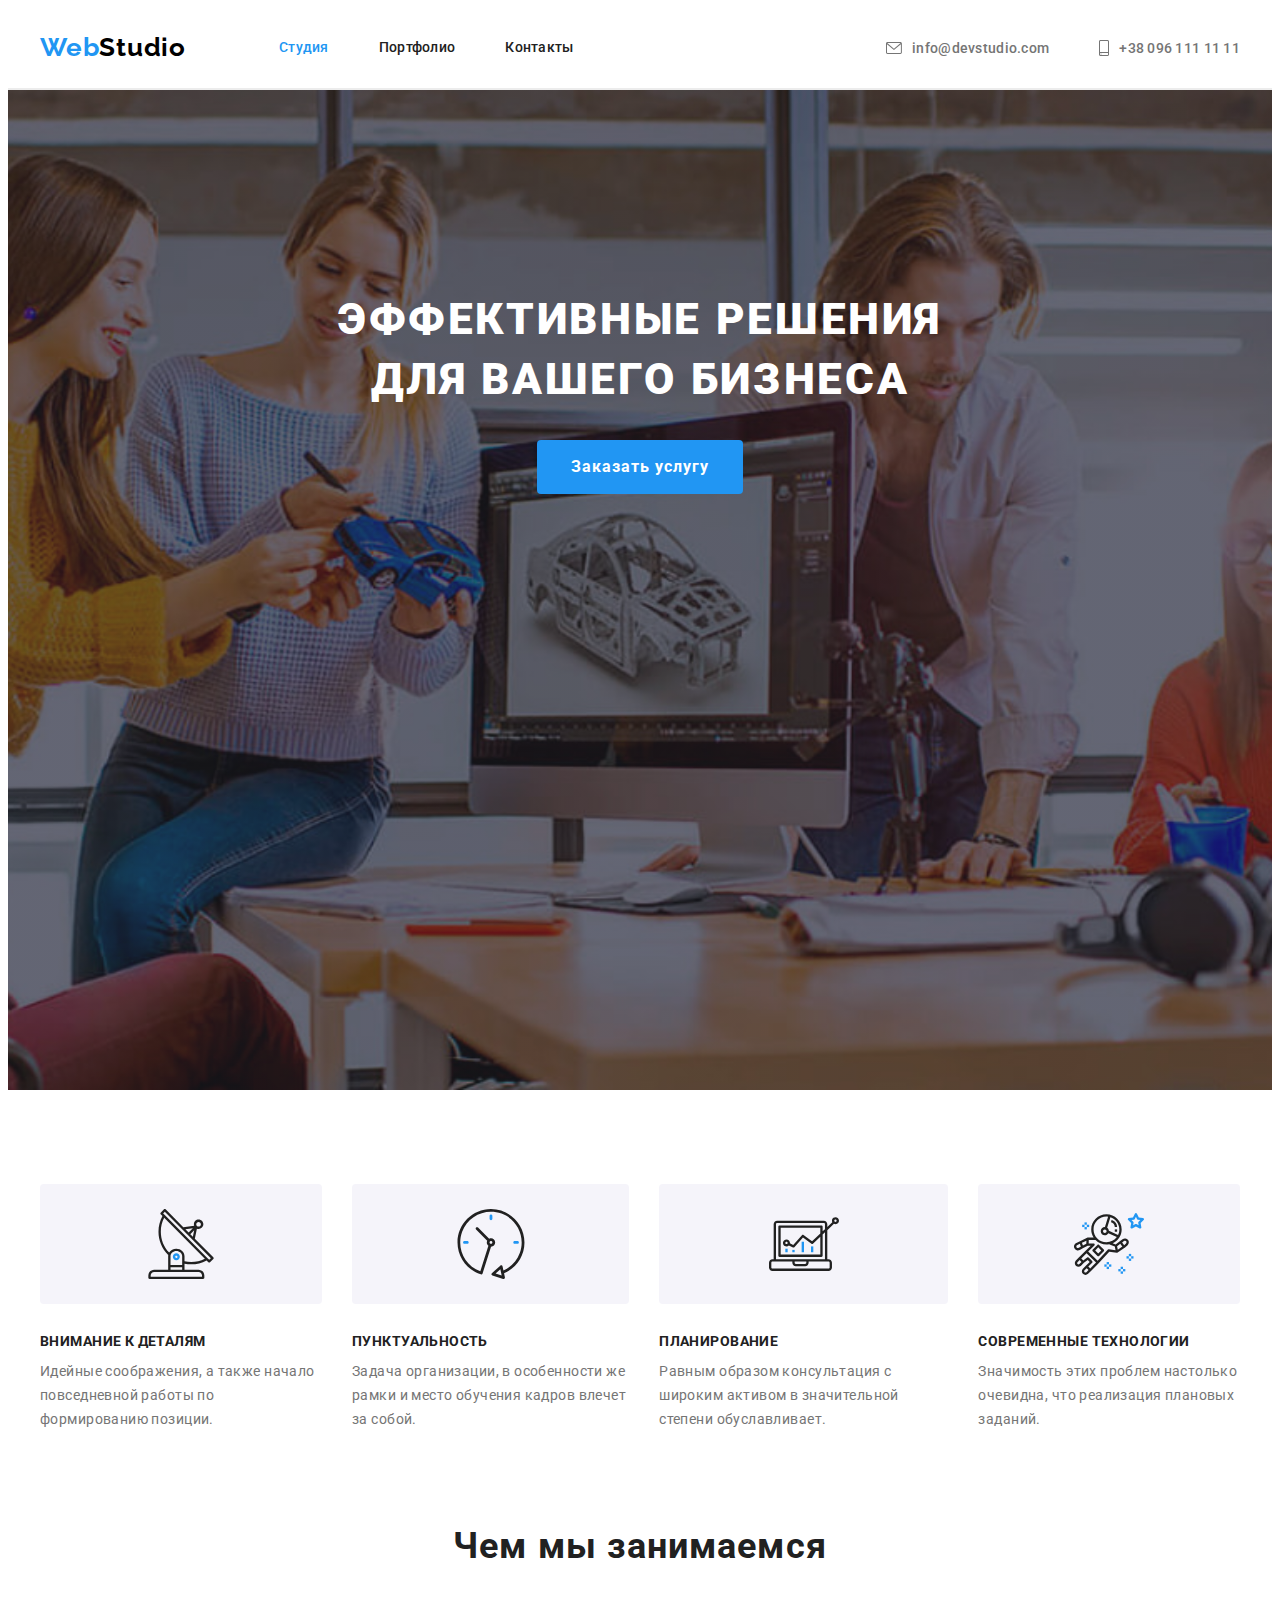
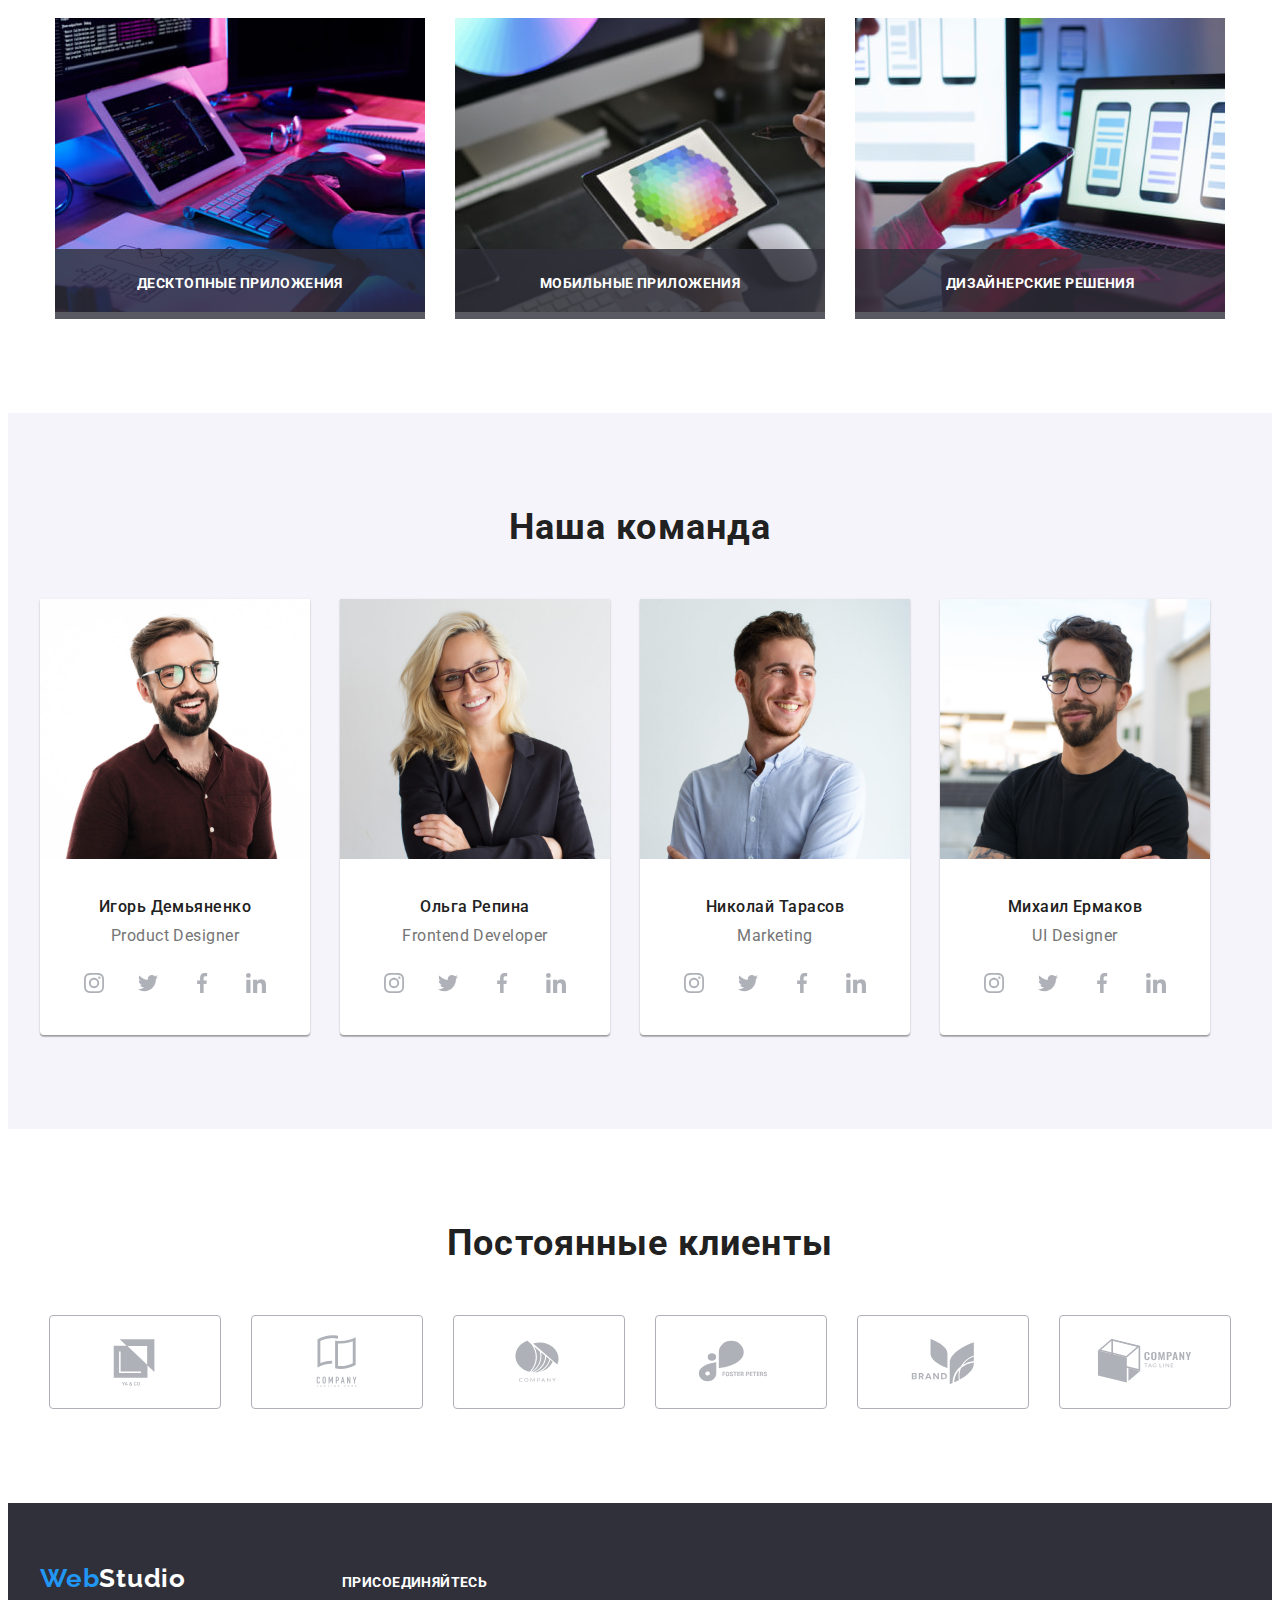
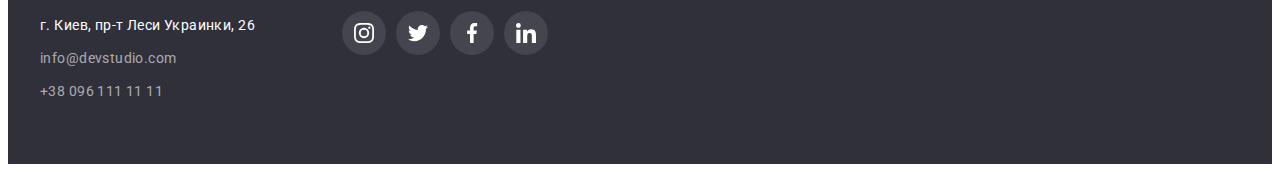
==== commit 74ed40e7: "hw-five-start" ====
--- a/index.html
+++ b/index.html
@@ -114,14 +114,17 @@
 
                 <h2 class="work-title">Чем мы занимаемся</h2>
                 <ul class=" work list">
-                    <li class="item">
-                        <img src="./images/work/box1.jpg" alt="создаем сайты для ПК" width="370" height="294" />
-                    </li>
-                    <li class="item">
+                    <li class="work-item"><img src="./images/work/box1.jpg" alt="создаем сайты для ПК" width="370"
+                            height="294" />
+                        <p class="preview">Десктопные приложения</p>
+                    </li>
+                    <li class="work-item">
                         <img src="./images/work/box2.jpg" alt="создаем мобильные приложения" width="370" height="294" />
-                    </li>
-                    <li class="item">
+                        <p class="preview">Мобильные приложения</p>
+                    </li>
+                    <li class="work-item">
                         <img src="./images/work/box3.jpg" alt="оптимизируем под планшет" width="370" height="294" />
+                        <p class="preview">Дизайнерские решения</p>
                     </li>
                 </ul>
             </div>
--- a/css/styles.css
+++ b/css/styles.css
@@ -465,13 +465,7 @@
   border-radius: 4px;
   border-color: transparent;
   padding: 6px 22px;
-
-  /* margin-right: 20px; */
-}
-
-/* .btn-item:not(:last-child) {
-  margin-right: 8px;
-} */
+}
 
 .btn-item:hover,
 .btn-item:focus {
@@ -534,6 +528,19 @@
     1px 4px 6px rgba(0, 0, 0, 0.16);
 }
 
+/* description */
+
+.description {
+  font-family: "Roboto";
+  font-weight: 400;
+  font-size: 18px;
+  line-height: 1.56;
+  letter-spacing: 0.03em;
+
+  color: #ffffff;
+  background-color: var(--accent-color);
+}
+
 /* projects */
 
 .projects {
@@ -554,9 +561,11 @@
 
 .work {
   display: flex;
-}
-
-.work .item:not(:last-child) {
+  justify-content: center;
+  align-items: center;
+}
+
+.work .work-item:not(:last-child) {
   margin-right: 30px;
 }
 
@@ -571,6 +580,34 @@
   line-height: 1.16;
   text-align: center;
   letter-spacing: 0.03em;
+}
+
+.work-item {
+  position: relative;
+}
+
+.preview {
+  position: absolute;
+  display: flex;
+  justify-content: center;
+  align-items: center;
+  left: 0;
+  bottom: 0;
+  margin: 0;
+  width: 370px;
+  height: 70px;
+
+  font-family: "Roboto";
+
+  font-weight: 700;
+  font-size: 14px;
+  line-height: 1.14;
+  text-align: center;
+  letter-spacing: 0.03em;
+  text-transform: uppercase;
+
+  color: #ffffff;
+  background-color: rgba(47, 48, 58, 0.8);
 }
 
 /* address */
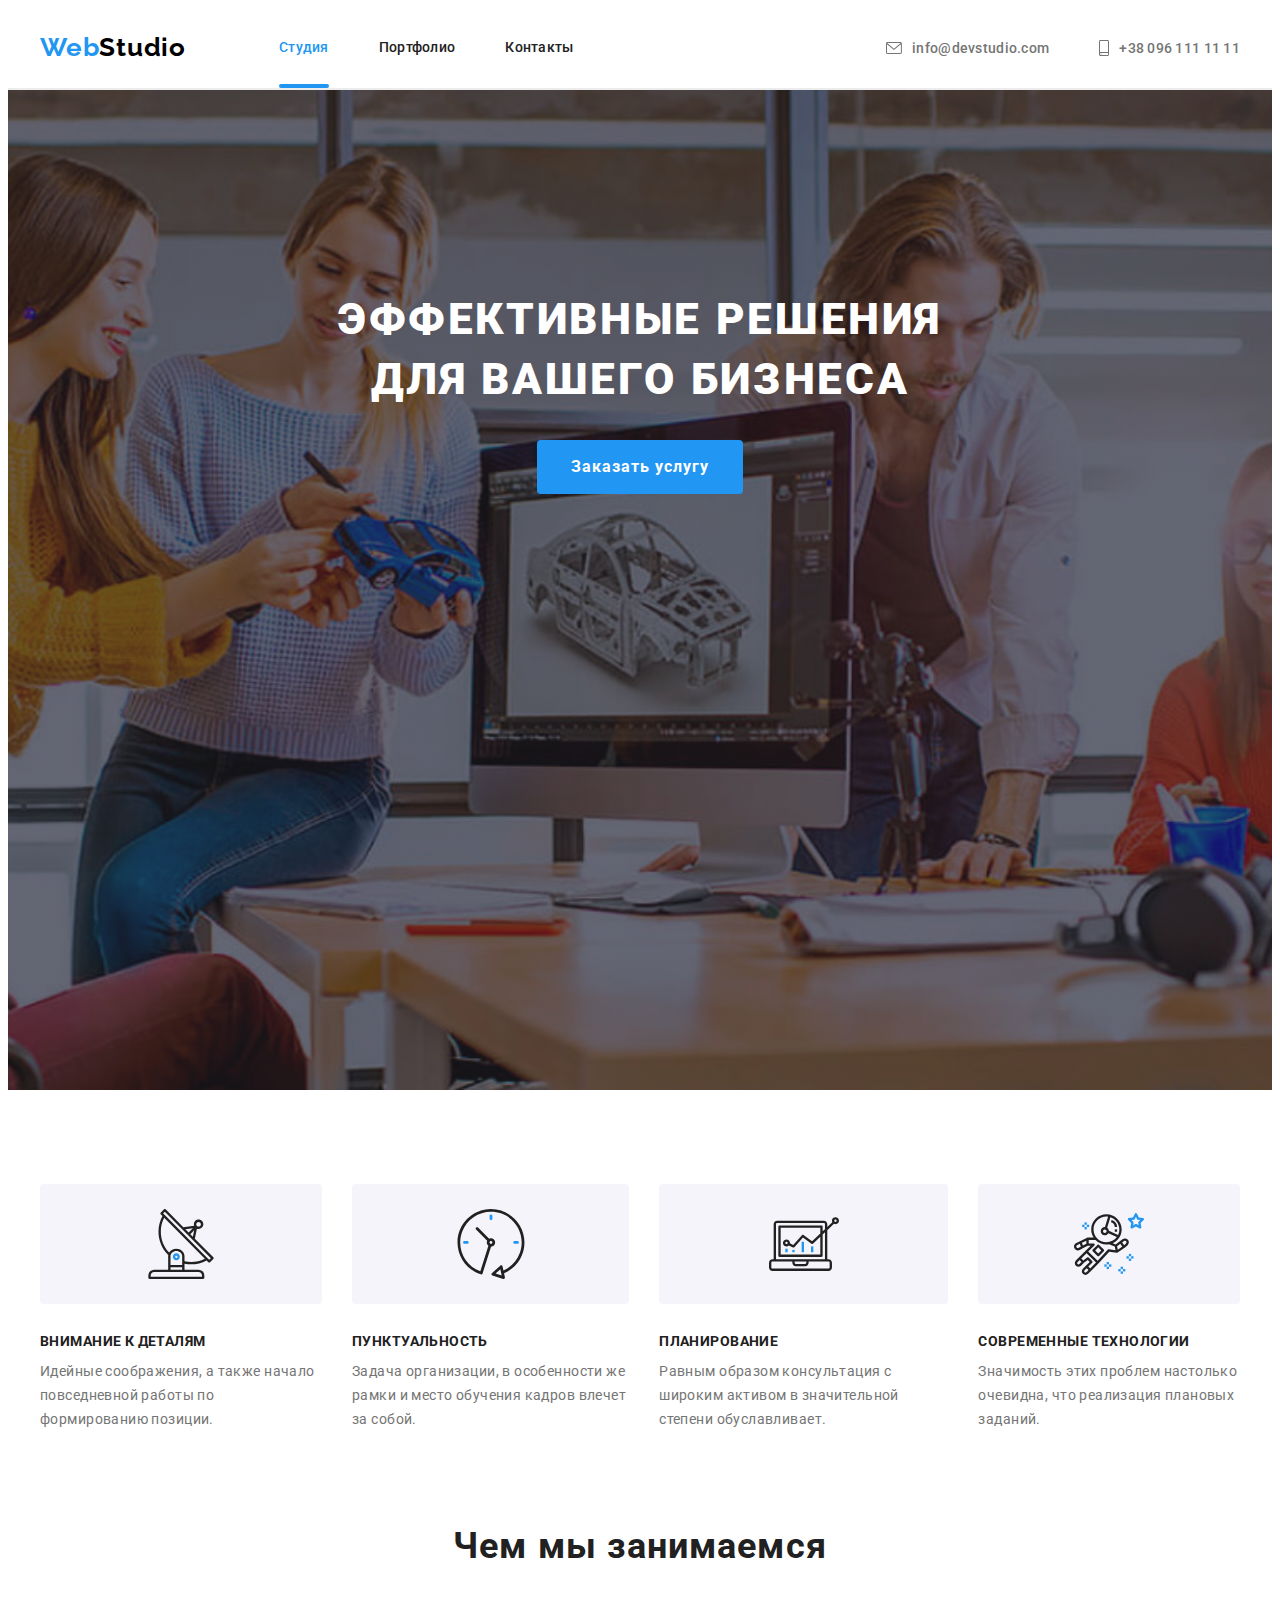
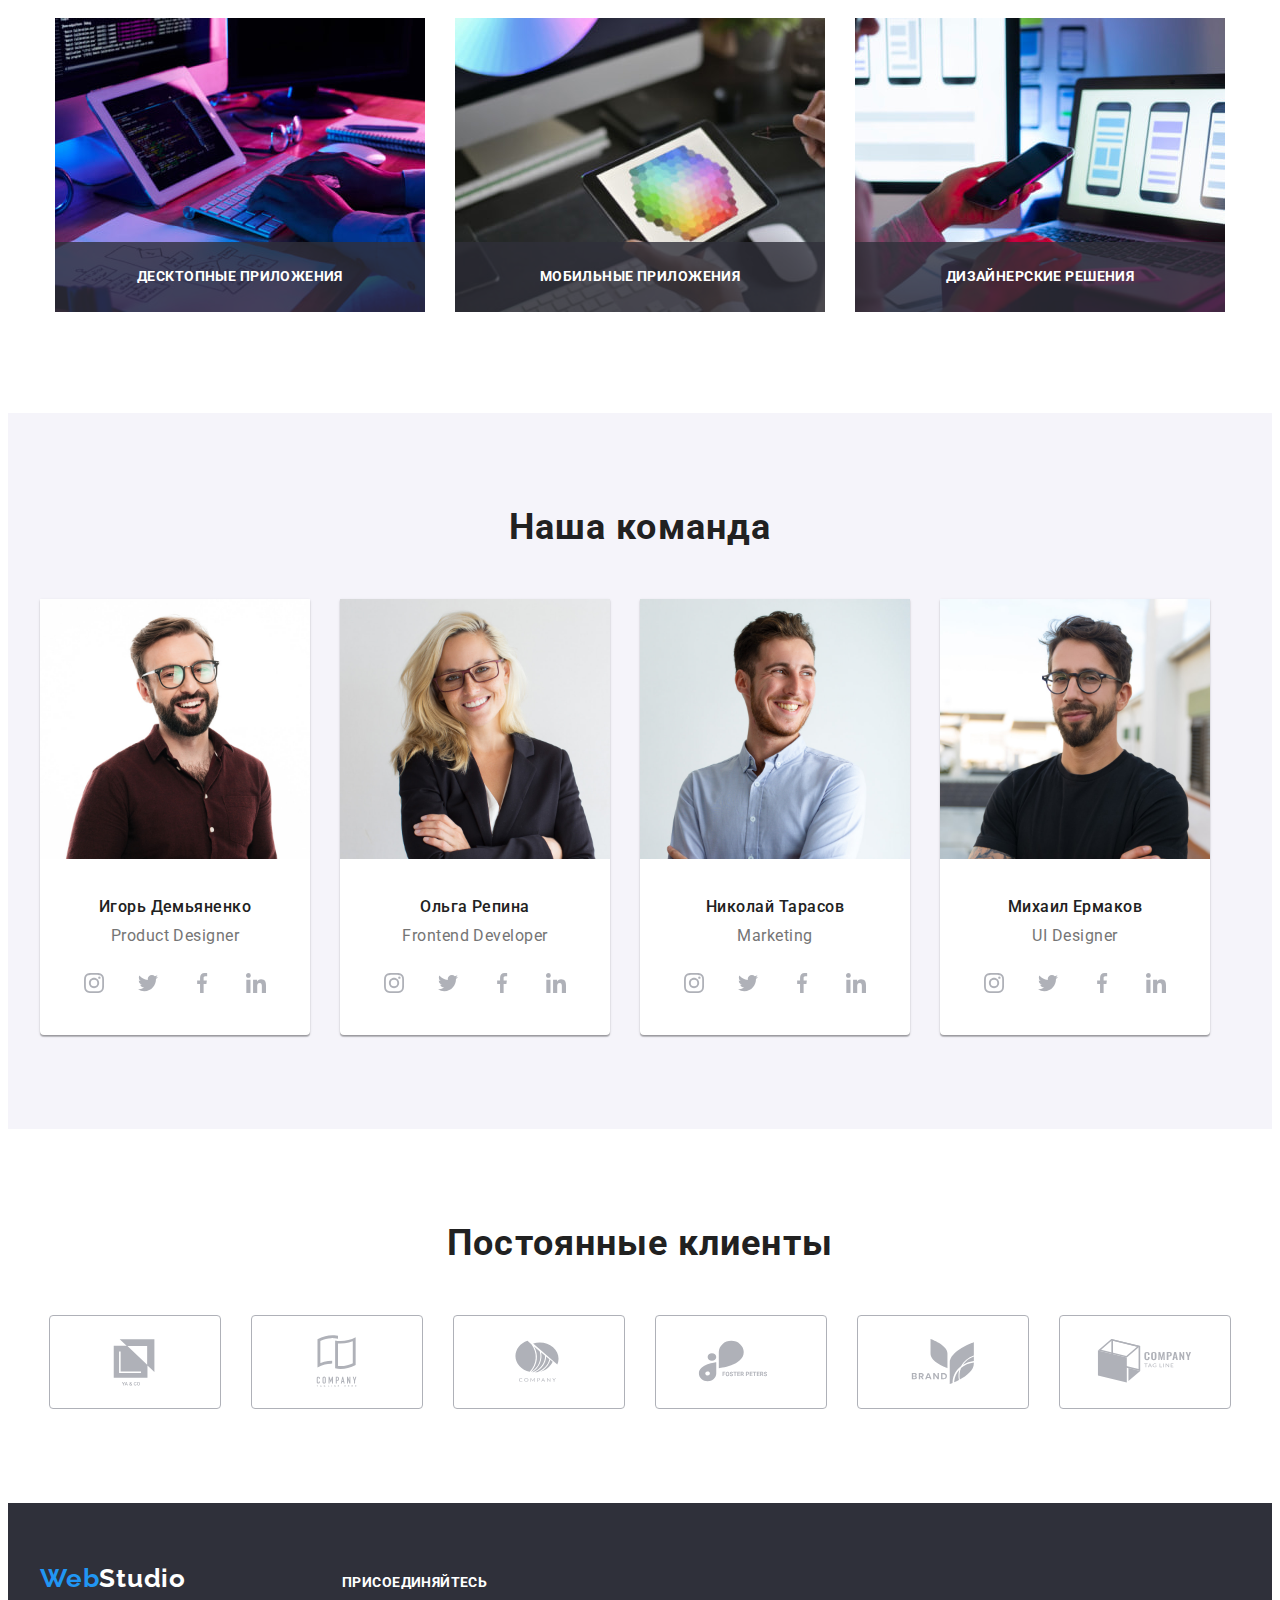
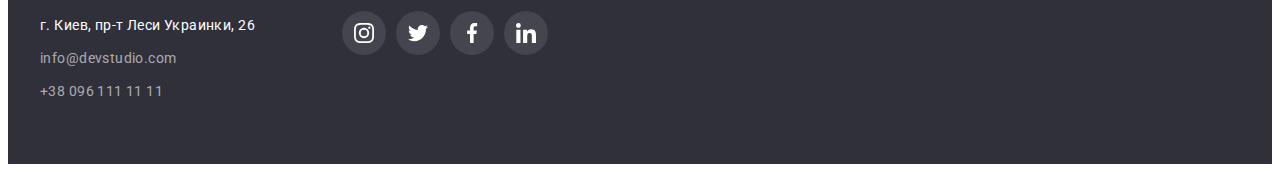
==== commit ef671b5f: "hw-five-finish" ====
--- a/index.html
+++ b/index.html
@@ -61,7 +61,21 @@
 
             <div class="container">
                 <h1 class="hero-title">Эффективные решения <br> для вашего бизнеса</h1>
-                <button class="hero-button" type="button">Заказать услугу</button>
+                <button data-modal-open class="hero-button" type="button">Заказать услугу</button>
+            </div>
+
+            <div class="backdrop is-hidden" data-modal>
+
+                <div class="modal">
+
+                    <button data-modal-close class="modal-close" type="button" aria-label="Закрыть">
+                        <svg class="icon-close" width="11" height="11">
+                            <use href="./images/svg/sprite.svg#icon-Vector-1"></use>
+                        </svg>
+                    </button>
+
+
+                </div>
             </div>
 
         </section>
@@ -494,6 +508,10 @@
             </div>
         </div>
     </footer>
+
+    <script src="./js/modal.js"></script>
+
+
 </body>
 
 </html>--- a/css/styles.css
+++ b/css/styles.css
@@ -4,6 +4,7 @@
 /* цвет акцента #2196F3 */
 /* белый #FFFFFF */
 /* цвет фона #E5E5E5 */
+/* transition: 250ms cubic-bezier(0.4, 0, 0.2, 1) */
 
 :root {
   /* text-color */
@@ -121,6 +122,7 @@
   margin-right: 50px;
 }
 .nav-link {
+  position: relative;
   display: block;
   padding-top: 32px;
   padding-bottom: 32px;
@@ -140,6 +142,20 @@
 
 .nav-link.curent {
   color: var(--accent-color);
+}
+
+.nav-link.curent::after {
+  position: absolute;
+  display: inline-block;
+  content: "";
+  left: 0;
+  bottom: 0;
+
+  width: 100%;
+  height: 4px;
+
+  background: var(--accent-color);
+  border-radius: 2px;
 }
 
 /* connect */
@@ -169,6 +185,8 @@
   text-decoration: none;
 
   align-items: center;
+
+  transition: color 250ms cubic-bezier(0.4, 0, 0.2, 1);
 }
 
 .call-link:hover,
@@ -356,6 +374,8 @@
   margin-bottom: 9px;
   color: rgba(255, 255, 255, 0.6);
   text-decoration: none;
+
+  transition: color 250ms cubic-bezier(0.4, 0, 0.2, 1);
 }
 .footer-link:hover,
 .footer-link:focus {
@@ -465,6 +485,10 @@
   border-radius: 4px;
   border-color: transparent;
   padding: 6px 22px;
+  transition: color 250ms cubic-bezier(0.4, 0, 0.2, 1),
+    background-color 250ms cubic-bezier(0.4, 0, 0.2, 1),
+    box-shadow 250ms cubic-bezier(0.4, 0, 0.2, 1),
+    border-radius 250ms cubic-bezier(0.4, 0, 0.2, 1);
 }
 
 .btn-item:hover,
@@ -484,6 +508,32 @@
 .examples {
   display: flex;
   flex-wrap: wrap;
+}
+
+.examples-thumb {
+  position: relative;
+  display: flex;
+  justify-content: center;
+  align-items: center;
+
+  overflow: hidden;
+}
+
+.examples-thumb::before {
+  content: "";
+  position: absolute;
+  left: 0;
+  bottom: 0;
+  width: 100%;
+  height: 100%;
+
+  background-color: rgba(33, 150, 243, 0.9);
+
+  opacity: 0;
+  transform: translateY(100%);
+
+  transition: opacity 250ms cubic-bezier(0.4, 0, 0.2, 1),
+    transform 250ms cubic-bezier(0.4, 0, 0.2, 1);
 }
 
 .examples .item {
@@ -522,6 +572,22 @@
   margin-bottom: 0;
 }
 
+.examples .link:hover .examples-thumb::before,
+.examples .link:focus .examples-thumb::before {
+  opacity: 1;
+  transform: translateY(0);
+}
+
+.examples .link:hover .description,
+.examples .link:focus .description {
+  opacity: 1;
+  transform: translateY(0);
+}
+
+.examples .link {
+  transition: box-shadow 250ms cubic-bezier(0.4, 0, 0.2, 1);
+}
+
 .examples .link:hover,
 .examples .link:focus {
   box-shadow: 0px 1px 1px rgba(0, 0, 0, 0.12), 0px 4px 4px rgba(0, 0, 0, 0.06),
@@ -531,14 +597,27 @@
 /* description */
 
 .description {
+  position: absolute;
+  display: flex;
+
+  width: 100%;
+  height: 100%;
+  margin: 0;
+
+  padding: 63px 24px;
+
   font-family: "Roboto";
-  font-weight: 400;
   font-size: 18px;
   line-height: 1.56;
   letter-spacing: 0.03em;
 
   color: #ffffff;
-  background-color: var(--accent-color);
+
+  opacity: 0;
+  transform: translateY(231px);
+
+  transition: transform 250ms cubic-bezier(0.4, 0, 0.2, 1),
+    opacity 250ms cubic-bezier(0.4, 0, 0.2, 1);
 }
 
 /* projects */
@@ -592,8 +671,9 @@
   justify-content: center;
   align-items: center;
   left: 0;
-  bottom: 0;
+  bottom: 7px;
   margin: 0;
+  padding: 0;
   width: 370px;
   height: 70px;
 
@@ -677,6 +757,8 @@
   height: 44px;
   background-color: rgba(255, 255, 255, 0.1);
   border-radius: 50%;
+
+  transition: background-color 250ms cubic-bezier(0.4, 0, 0.2, 1);
 }
 .join-link:hover,
 .join-link:focus {
@@ -714,6 +796,8 @@
   height: 100%;
   background-color: #ffffff;
   border-radius: 50%;
+
+  transition: background-color 250ms cubic-bezier(0.4, 0, 0.2, 1);
 }
 .social-link:hover,
 .social-link:focus {
@@ -775,6 +859,9 @@
 
   border: 1px solid #afb1b8;
   border-radius: 4px;
+
+  transition: border-color 250ms cubic-bezier(0.4, 0, 0.2, 1),
+    fill 250ms cubic-bezier(0.4, 0, 0.2, 1);
 }
 
 .clients-link:hover,
@@ -786,3 +873,60 @@
 .clients-link:focus .clients-icon {
   fill: var(--accent-color);
 }
+
+/* modal */
+
+.backdrop {
+  position: fixed;
+  top: 0;
+  left: 0;
+
+  width: 100%;
+  height: 100%;
+  background-color: rgba(0, 0, 0, 0.2);
+
+  opacity: 1;
+  transition: opacity 250ms cubic-bezier(0.4, 0, 0.2, 1);
+  z-index: 1;
+}
+
+.backdrop.is-hidden {
+  opacity: 0;
+  pointer-events: none;
+}
+
+.modal {
+  position: absolute;
+
+  top: 50%;
+  left: 50%;
+  transform: translate(-50%, -50%);
+
+  min-width: 528px;
+  min-height: 581px;
+
+  background: #ffffff;
+  box-shadow: 0px 1px 3px rgba(0, 0, 0, 0.12), 0px 1px 1px rgba(0, 0, 0, 0.14),
+    0px 2px 1px rgba(0, 0, 0, 0.2);
+  border-radius: 4px;
+}
+
+.modal-close {
+  position: absolute;
+  display: flex;
+  justify-content: center;
+  align-items: center;
+  top: 8px;
+  right: 8px;
+  width: 30px;
+  height: 30px;
+  margin: 0;
+  padding: 0;
+  background: #ffffff;
+  border: 1px solid rgba(0, 0, 0, 0.1);
+  border-radius: 50%;
+}
+
+.icon-close {
+  fill: #000000;
+}
